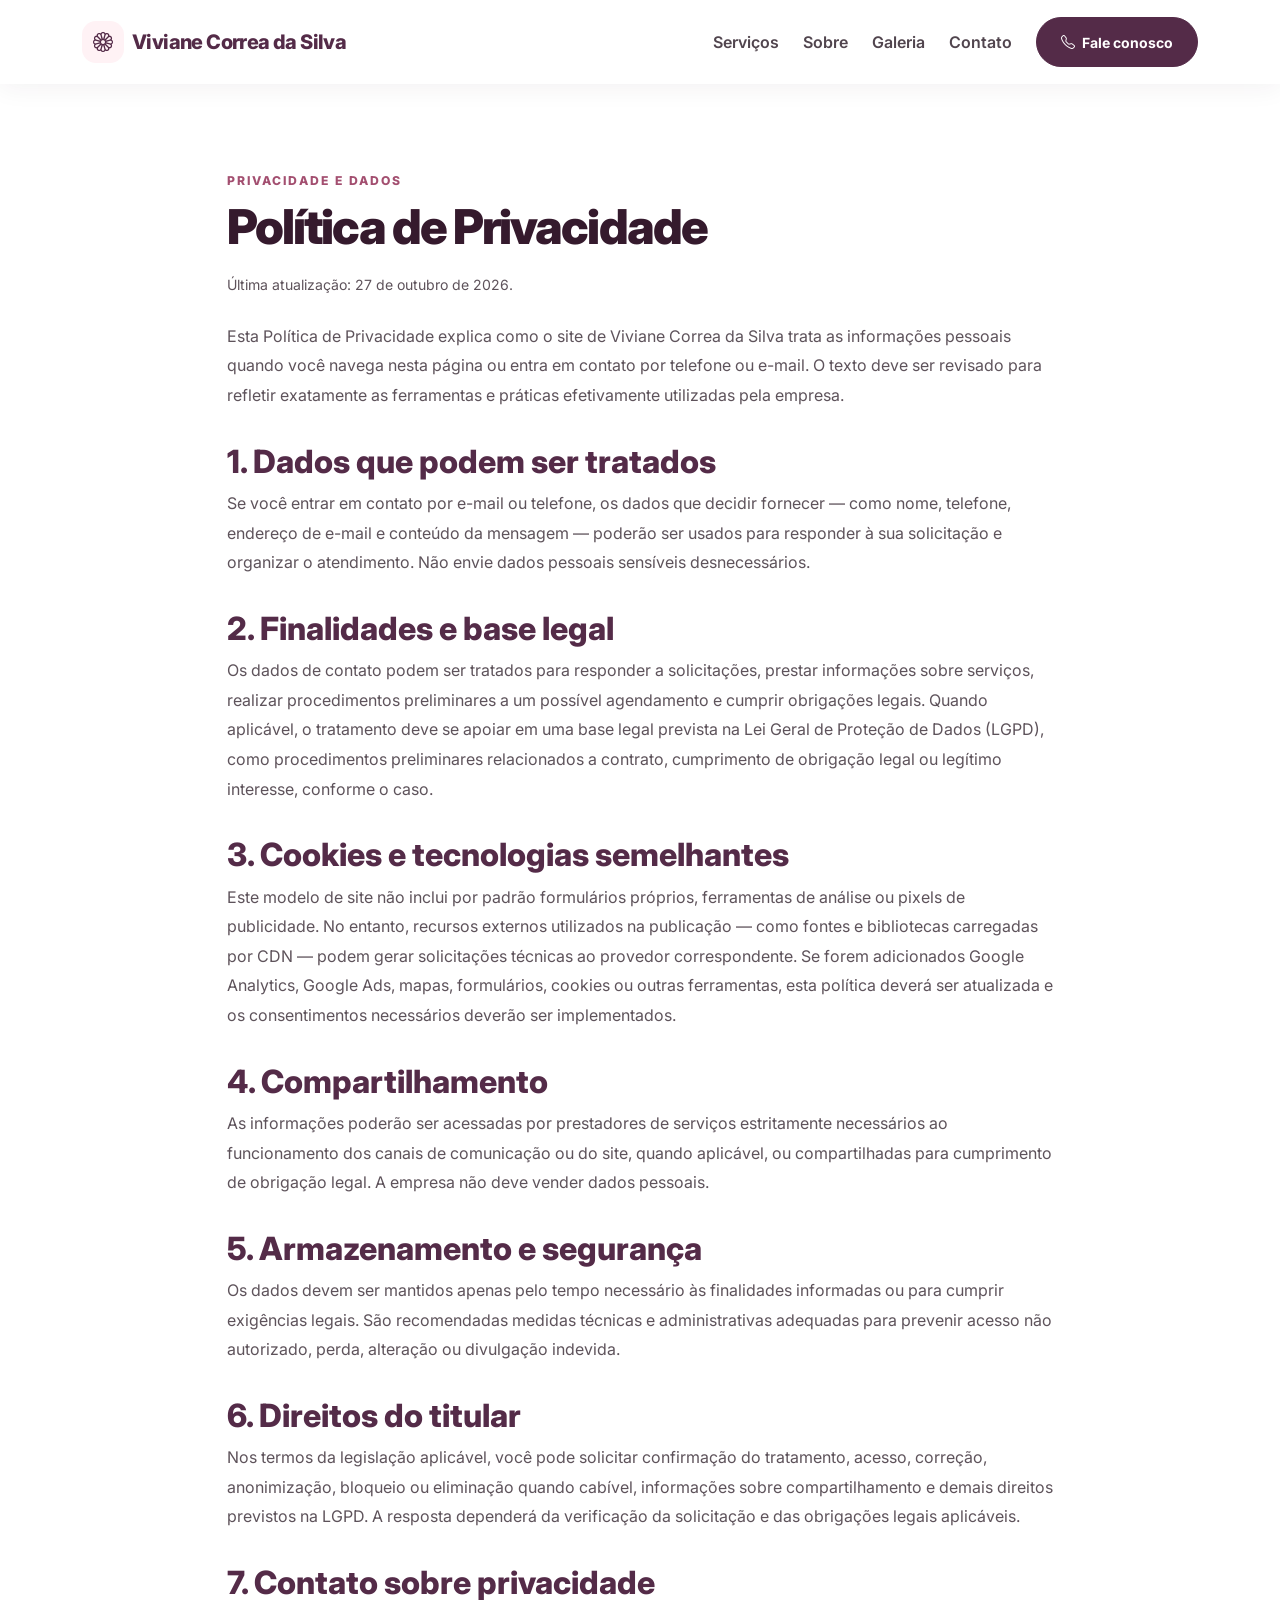
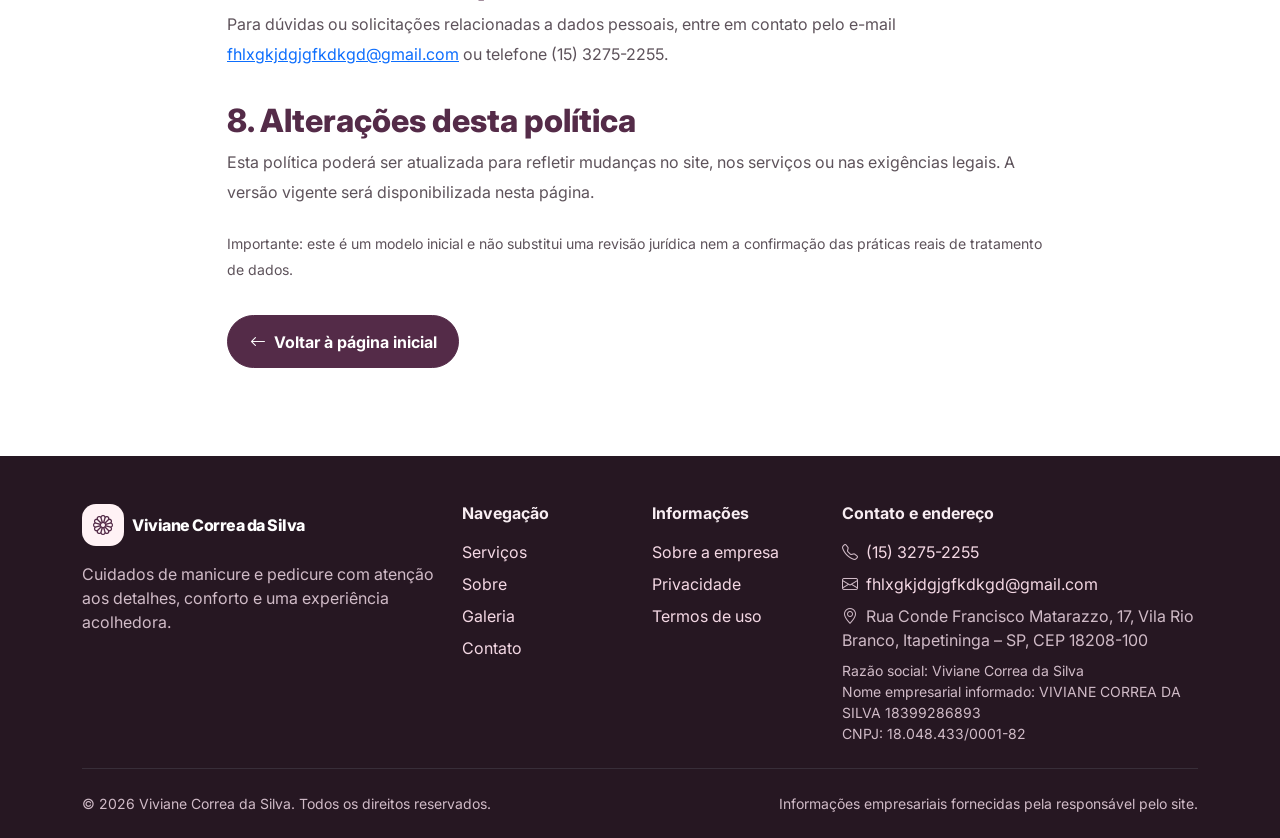
==== politica-de-privacidade.html @ 9f19d29c "Add files via upload" ====
<!doctype html>
<html lang="pt-BR">
<head>
  <meta charset="utf-8">
  <meta name="viewport" content="width=device-width, initial-scale=1">
  <meta name="theme-color" content="#542b48">
  <meta name="description" content="Serviços de manicure e pedicure em Itapetininga, São Paulo. Conheça os cuidados e entre em contato para consultar disponibilidade.">
  <title>Política de Privacidade | Viviane Correa da Silva</title>
  <link rel="preconnect" href="https://fonts.googleapis.com">
  <link rel="preconnect" href="https://fonts.gstatic.com" crossorigin>
  <link href="https://fonts.googleapis.com/css2?family=Inter:wght@400;500;600;700;800;900&display=swap" rel="stylesheet">
  <link href="https://cdn.jsdelivr.net/npm/bootstrap@5.3.3/dist/css/bootstrap.min.css" rel="stylesheet">
  <link href="https://cdn.jsdelivr.net/npm/bootstrap-icons@1.11.3/font/bootstrap-icons.min.css" rel="stylesheet">
  <link href="styles.css" rel="stylesheet">
</head><body>
<nav class="navbar navbar-expand-lg sticky-top py-3">
 <div class="container">
  <a class="navbar-brand d-flex align-items-center gap-2" href="index.html"><span class="brand-mark"><i class="bi bi-flower1"></i></span><span>Viviane <span class="d-none d-sm-inline">Correa da Silva</span></span></a>
  <button class="navbar-toggler" type="button" data-bs-toggle="collapse" data-bs-target="#mainNav" aria-controls="mainNav" aria-expanded="false" aria-label="Abrir menu"><span class="navbar-toggler-icon"></span></button>
  <div class="collapse navbar-collapse" id="mainNav">
   <ul class="navbar-nav ms-auto align-items-lg-center gap-lg-2">
    <li class="nav-item"><a class="nav-link" href="index.html#servicos">Serviços</a></li>
    <li class="nav-item"><a class="nav-link" href="index.html#sobre">Sobre</a></li>
    <li class="nav-item"><a class="nav-link" href="index.html#galeria">Galeria</a></li>
    <li class="nav-item"><a class="nav-link" href="index.html#contato">Contato</a></li>
    <li class="nav-item ms-lg-2"><a class="btn btn-primary-custom btn-sm px-4" href="tel:+551532752255"><i class="bi bi-telephone me-1"></i> Fale conosco</a></li>
   </ul>
  </div>
 </div>
</nav>

<main class="section-pad"><div class="container legal-content">
 <div class="eyebrow mb-2">Privacidade e dados</div><h1 class="section-title display-5">Política de Privacidade</h1>
 <p class="small-note mt-3">Última atualização: 27 de outubro de 2026.</p>
 <p class="mt-4">Esta Política de Privacidade explica como o site de Viviane Correa da Silva trata as informações pessoais quando você navega nesta página ou entra em contato por telefone ou e-mail. O texto deve ser revisado para refletir exatamente as ferramentas e práticas efetivamente utilizadas pela empresa.</p>
 <h2>1. Dados que podem ser tratados</h2><p>Se você entrar em contato por e-mail ou telefone, os dados que decidir fornecer — como nome, telefone, endereço de e-mail e conteúdo da mensagem — poderão ser usados para responder à sua solicitação e organizar o atendimento. Não envie dados pessoais sensíveis desnecessários.</p>
 <h2>2. Finalidades e base legal</h2><p>Os dados de contato podem ser tratados para responder a solicitações, prestar informações sobre serviços, realizar procedimentos preliminares a um possível agendamento e cumprir obrigações legais. Quando aplicável, o tratamento deve se apoiar em uma base legal prevista na Lei Geral de Proteção de Dados (LGPD), como procedimentos preliminares relacionados a contrato, cumprimento de obrigação legal ou legítimo interesse, conforme o caso.</p>
 <h2>3. Cookies e tecnologias semelhantes</h2><p>Este modelo de site não inclui por padrão formulários próprios, ferramentas de análise ou pixels de publicidade. No entanto, recursos externos utilizados na publicação — como fontes e bibliotecas carregadas por CDN — podem gerar solicitações técnicas ao provedor correspondente. Se forem adicionados Google Analytics, Google Ads, mapas, formulários, cookies ou outras ferramentas, esta política deverá ser atualizada e os consentimentos necessários deverão ser implementados.</p>
 <h2>4. Compartilhamento</h2><p>As informações poderão ser acessadas por prestadores de serviços estritamente necessários ao funcionamento dos canais de comunicação ou do site, quando aplicável, ou compartilhadas para cumprimento de obrigação legal. A empresa não deve vender dados pessoais.</p>
 <h2>5. Armazenamento e segurança</h2><p>Os dados devem ser mantidos apenas pelo tempo necessário às finalidades informadas ou para cumprir exigências legais. São recomendadas medidas técnicas e administrativas adequadas para prevenir acesso não autorizado, perda, alteração ou divulgação indevida.</p>
 <h2>6. Direitos do titular</h2><p>Nos termos da legislação aplicável, você pode solicitar confirmação do tratamento, acesso, correção, anonimização, bloqueio ou eliminação quando cabível, informações sobre compartilhamento e demais direitos previstos na LGPD. A resposta dependerá da verificação da solicitação e das obrigações legais aplicáveis.</p>
 <h2>7. Contato sobre privacidade</h2><p>Para dúvidas ou solicitações relacionadas a dados pessoais, entre em contato pelo e-mail <a href="mailto:fhlxgkjdgjgfkdkgd@gmail.com">fhlxgkjdgjgfkdkgd@gmail.com</a> ou telefone (15) 3275-2255.</p>
 <h2>8. Alterações desta política</h2><p>Esta política poderá ser atualizada para refletir mudanças no site, nos serviços ou nas exigências legais. A versão vigente será disponibilizada nesta página.</p>
 <p class="small-note mt-4">Importante: este é um modelo inicial e não substitui uma revisão jurídica nem a confirmação das práticas reais de tratamento de dados.</p>
 <a href="index.html" class="btn btn-primary-custom mt-3"><i class="bi bi-arrow-left me-2"></i>Voltar à página inicial</a>
</div></main>

<footer class="pt-5 pb-4">
  <div class="container">
    <div class="row g-4">
      <div class="col-lg-4">
        <a class="navbar-brand text-white d-inline-flex align-items-center gap-2 mb-3" href="index.html"><span class="brand-mark"><i class="bi bi-flower1"></i></span> Viviane Correa da Silva</a>
        <p class="footer-muted">Cuidados de manicure e pedicure com atenção aos detalhes, conforto e uma experiência acolhedora.</p>
      </div>
      <div class="col-6 col-lg-2">
        <h6 class="fw-bold mb-3">Navegação</h6>
        <ul class="list-unstyled d-grid gap-2">
          <li><a href="index.html#servicos">Serviços</a></li><li><a href="index.html#sobre">Sobre</a></li><li><a href="index.html#galeria">Galeria</a></li><li><a href="index.html#contato">Contato</a></li>
        </ul>
      </div>
      <div class="col-6 col-lg-2">
        <h6 class="fw-bold mb-3">Informações</h6>
        <ul class="list-unstyled d-grid gap-2">
          <li><a href="sobre.html">Sobre a empresa</a></li><li><a href="politica-de-privacidade.html">Privacidade</a></li><li><a href="termos-de-uso.html">Termos de uso</a></li>
        </ul>
      </div>
      <div class="col-lg-4" id="contato">
        <h6 class="fw-bold mb-3">Contato e endereço</h6>
        <p class="footer-muted mb-2"><i class="bi bi-telephone me-2"></i><a href="tel:+551532752255">(15) 3275-2255</a></p>
        <p class="footer-muted mb-2"><i class="bi bi-envelope me-2"></i><a href="mailto:fhlxgkjdgjgfkdkgd@gmail.com">fhlxgkjdgjgfkdkgd@gmail.com</a></p>
        <p class="footer-muted mb-2"><i class="bi bi-geo-alt me-2"></i>Rua Conde Francisco Matarazzo, 17, Vila Rio Branco, Itapetininga – SP, CEP 18208-100</p>
        <p class="footer-muted small mb-0">Razão social: Viviane Correa da Silva<br>Nome empresarial informado: VIVIANE CORREA DA SILVA 18399286893<br>CNPJ: 18.048.433/0001-82</p>
      </div>
    </div>
    <hr class="border-secondary my-4">
    <div class="d-flex flex-column flex-md-row justify-content-between gap-2 footer-muted small">
      <span>© <span data-year></span> Viviane Correa da Silva. Todos os direitos reservados.</span>
      <span>Informações empresariais fornecidas pela responsável pelo site.</span>
    </div>
  </div>
</footer>
<script src="https://cdn.jsdelivr.net/npm/bootstrap@5.3.3/dist/js/bootstrap.bundle.min.js"></script><script src="script.js"></script></body></html>
---- styles.css ----
:root {
  --plum: #542b48;
  --plum-dark: #351a2d;
  --rose: #d98fa5;
  --rose-pale: #fff2f5;
  --cream: #fffaf7;
  --ink: #29232a;
  --muted: #6d626b;
}
html { scroll-behavior: smooth; }
body { font-family: 'Inter', system-ui, -apple-system, sans-serif; color: var(--ink); background: #fff; }
.navbar { background: rgba(255,255,255,.96); backdrop-filter: blur(12px); box-shadow: 0 4px 24px rgba(53,26,45,.06); }
.brand-mark { display:inline-grid; place-items:center; width:42px;height:42px;border-radius:14px;background:var(--rose-pale);color:var(--plum);font-size:1.25rem; }
.navbar-brand { color:var(--plum); font-weight:800; letter-spacing:-.03em; }
.nav-link { font-weight:600; color:#51454e; }
.nav-link:hover, .nav-link:focus { color:var(--plum); }
.btn-primary-custom { background:var(--plum); color:#fff; border:1px solid var(--plum); border-radius:999px; padding:.85rem 1.35rem; font-weight:700; }
.btn-primary-custom:hover { background:var(--plum-dark); color:#fff; }
.btn-outline-custom { border:1px solid var(--plum); color:var(--plum); border-radius:999px; padding:.85rem 1.35rem; font-weight:700; }
.btn-outline-custom:hover { background:var(--rose-pale); color:var(--plum); }
.hero { background:linear-gradient(115deg, #fff8f5 0%, #fff1f5 55%, #f8e7ee 100%); overflow:hidden; }
.hero h1 { font-size:clamp(2.5rem, 5vw, 4.7rem); line-height:1.03; letter-spacing:-.055em; font-weight:850; color:var(--plum-dark); }
.hero h1 span { color:#b85e7e; }
.hero p { color:var(--muted); font-size:1.1rem; max-width:560px; line-height:1.8; }
.hero-img { width:100%; height:540px; object-fit:cover; border-radius:180px 180px 28px 28px; box-shadow:0 25px 60px rgba(84,43,72,.18); }
.eyebrow { color:#a34f70; text-transform:uppercase; letter-spacing:.17em; font-weight:800; font-size:.76rem; }
.section-pad { padding:5.5rem 0; }
.section-title { color:var(--plum-dark); font-weight:850; letter-spacing:-.04em; }
.section-subtitle { color:var(--muted); max-width:650px; line-height:1.8; }
.feature-card { height:100%; padding:1.7rem; border:1px solid #f1e5eb; border-radius:24px; background:#fff; transition:transform .2s ease, box-shadow .2s ease; }
.feature-card:hover { transform:translateY(-5px); box-shadow:0 18px 40px rgba(84,43,72,.08); }
.icon-box { width:54px;height:54px;display:grid;place-items:center;border-radius:18px;background:var(--rose-pale);color:var(--plum);font-size:1.35rem; }
.gallery-img { width:100%; height:300px; object-fit:cover; border-radius:22px; }
.gallery-tall { height:410px; }
.soft-section { background:var(--cream); }
.process-number { display:grid;place-items:center;width:42px;height:42px;border-radius:50%;background:var(--plum);color:white;font-weight:800;flex-shrink:0; }
.cta-panel { background:linear-gradient(120deg,var(--plum-dark),var(--plum)); color:white; border-radius:32px; padding:clamp(2rem,5vw,4rem); }
.cta-panel p { color:#f1dfe8; }
footer { background:#261722; color:#f8edf2; }
footer a { color:#f4d8e4; text-decoration:none; }
footer a:hover { color:white; text-decoration:underline; }
.footer-muted { color:#d0bbc7; }
.legal-content { max-width:850px; }
.legal-content h2 { color:var(--plum); font-weight:800; margin-top:2rem; }
.legal-content p, .legal-content li { color:#5e535b; line-height:1.85; }
.small-note { font-size:.88rem; color:var(--muted); }
@media (max-width: 767px) {
 .hero-img { height:380px; border-radius:120px 120px 24px 24px; margin-top:2rem; }
 .section-pad { padding:4rem 0; }
 .gallery-img, .gallery-tall { height:270px; }
}
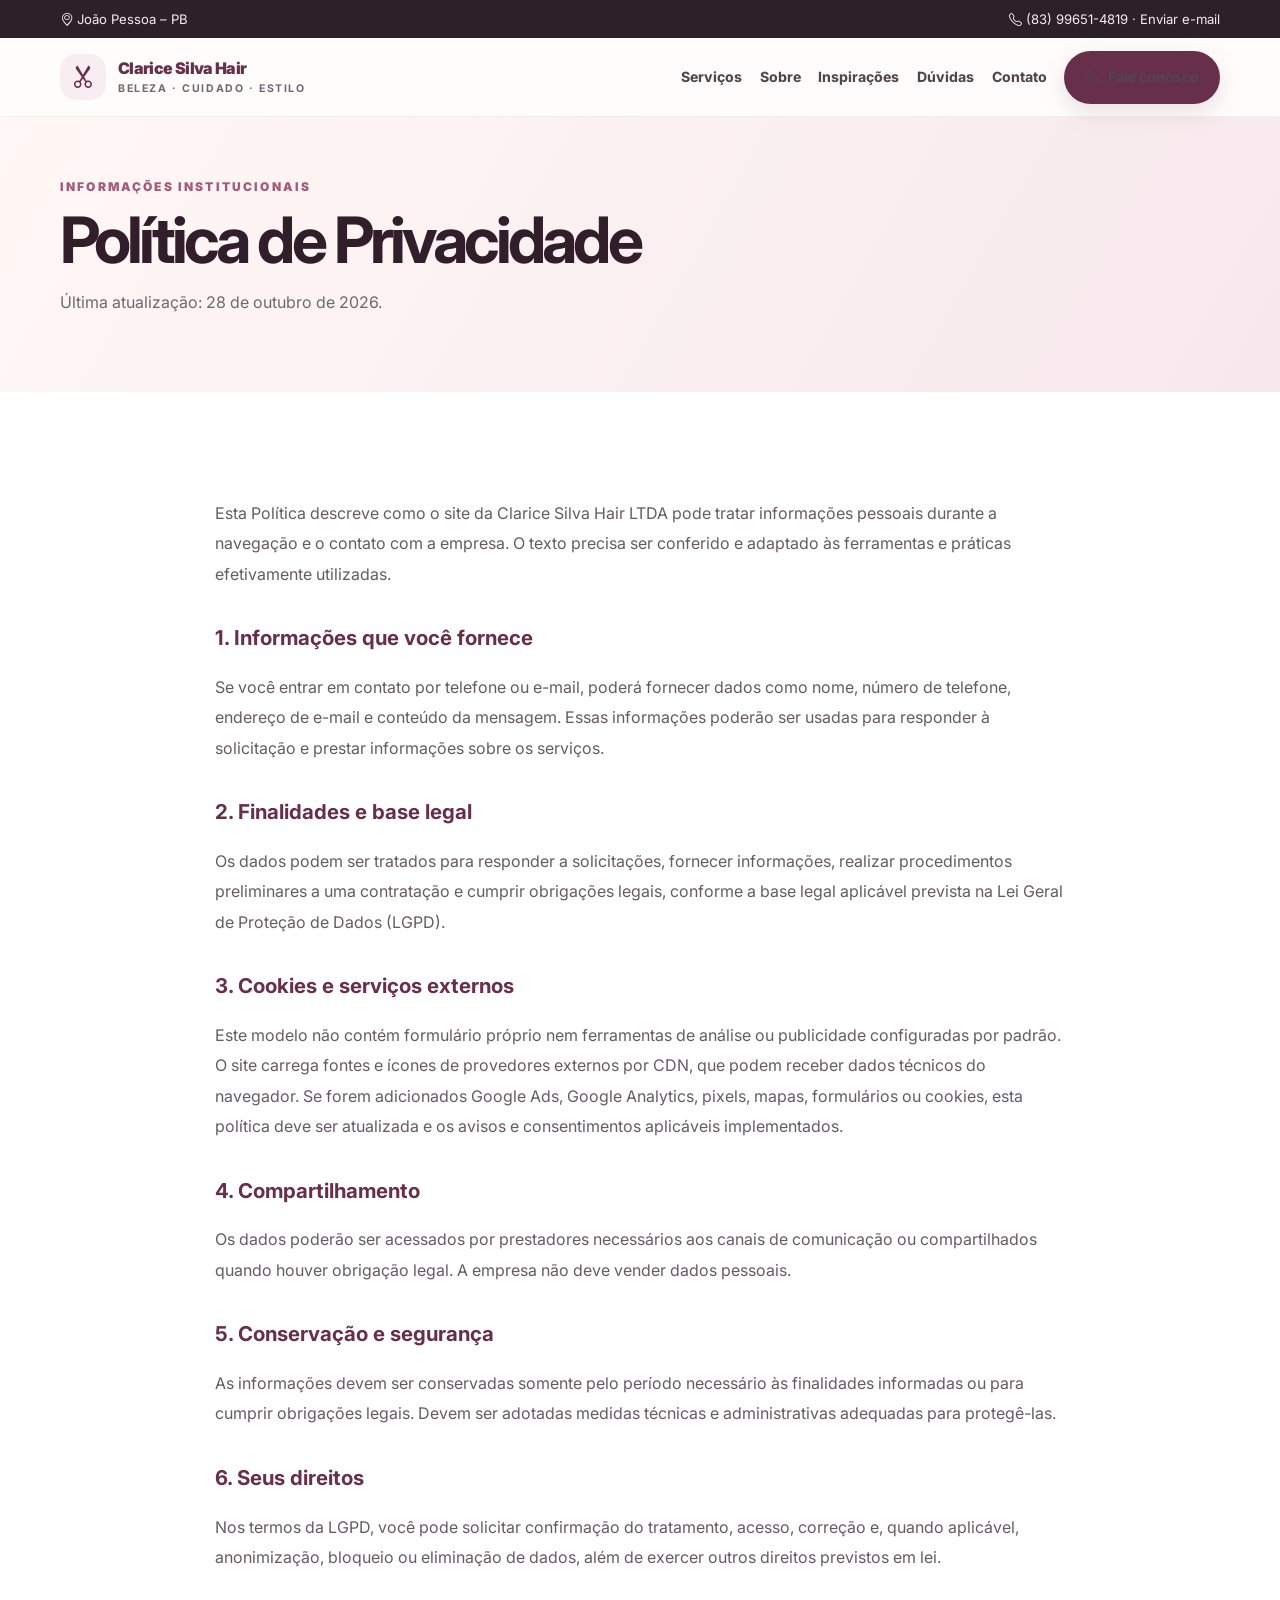
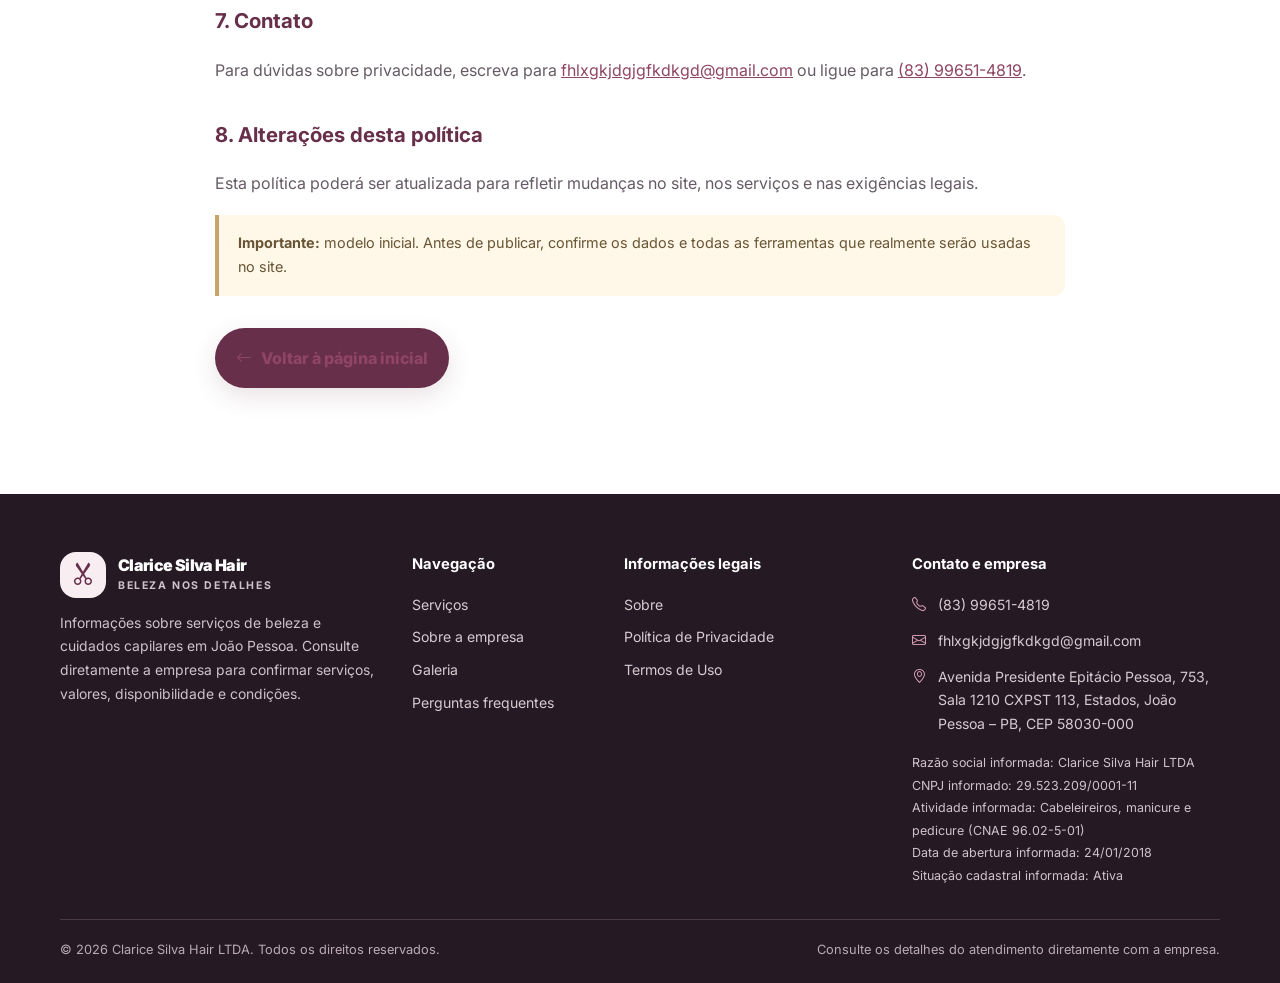
==== commit 533414e9: "Add files via upload" ====
--- a/politica-de-privacidade.html
+++ b/politica-de-privacidade.html
@@ -1,82 +1,22 @@
-<!doctype html>
-<html lang="pt-BR">
-<head>
-  <meta charset="utf-8">
-  <meta name="viewport" content="width=device-width, initial-scale=1">
-  <meta name="theme-color" content="#542b48">
-  <meta name="description" content="Serviços de manicure e pedicure em Itapetininga, São Paulo. Conheça os cuidados e entre em contato para consultar disponibilidade.">
-  <title>Política de Privacidade | Viviane Correa da Silva</title>
-  <link rel="preconnect" href="https://fonts.googleapis.com">
-  <link rel="preconnect" href="https://fonts.gstatic.com" crossorigin>
-  <link href="https://fonts.googleapis.com/css2?family=Inter:wght@400;500;600;700;800;900&display=swap" rel="stylesheet">
-  <link href="https://cdn.jsdelivr.net/npm/bootstrap@5.3.3/dist/css/bootstrap.min.css" rel="stylesheet">
-  <link href="https://cdn.jsdelivr.net/npm/bootstrap-icons@1.11.3/font/bootstrap-icons.min.css" rel="stylesheet">
-  <link href="styles.css" rel="stylesheet">
-</head><body>
-<nav class="navbar navbar-expand-lg sticky-top py-3">
- <div class="container">
-  <a class="navbar-brand d-flex align-items-center gap-2" href="index.html"><span class="brand-mark"><i class="bi bi-flower1"></i></span><span>Viviane <span class="d-none d-sm-inline">Correa da Silva</span></span></a>
-  <button class="navbar-toggler" type="button" data-bs-toggle="collapse" data-bs-target="#mainNav" aria-controls="mainNav" aria-expanded="false" aria-label="Abrir menu"><span class="navbar-toggler-icon"></span></button>
-  <div class="collapse navbar-collapse" id="mainNav">
-   <ul class="navbar-nav ms-auto align-items-lg-center gap-lg-2">
-    <li class="nav-item"><a class="nav-link" href="index.html#servicos">Serviços</a></li>
-    <li class="nav-item"><a class="nav-link" href="index.html#sobre">Sobre</a></li>
-    <li class="nav-item"><a class="nav-link" href="index.html#galeria">Galeria</a></li>
-    <li class="nav-item"><a class="nav-link" href="index.html#contato">Contato</a></li>
-    <li class="nav-item ms-lg-2"><a class="btn btn-primary-custom btn-sm px-4" href="tel:+551532752255"><i class="bi bi-telephone me-1"></i> Fale conosco</a></li>
-   </ul>
-  </div>
- </div>
-</nav>
-
-<main class="section-pad"><div class="container legal-content">
- <div class="eyebrow mb-2">Privacidade e dados</div><h1 class="section-title display-5">Política de Privacidade</h1>
- <p class="small-note mt-3">Última atualização: 27 de outubro de 2026.</p>
- <p class="mt-4">Esta Política de Privacidade explica como o site de Viviane Correa da Silva trata as informações pessoais quando você navega nesta página ou entra em contato por telefone ou e-mail. O texto deve ser revisado para refletir exatamente as ferramentas e práticas efetivamente utilizadas pela empresa.</p>
- <h2>1. Dados que podem ser tratados</h2><p>Se você entrar em contato por e-mail ou telefone, os dados que decidir fornecer — como nome, telefone, endereço de e-mail e conteúdo da mensagem — poderão ser usados para responder à sua solicitação e organizar o atendimento. Não envie dados pessoais sensíveis desnecessários.</p>
- <h2>2. Finalidades e base legal</h2><p>Os dados de contato podem ser tratados para responder a solicitações, prestar informações sobre serviços, realizar procedimentos preliminares a um possível agendamento e cumprir obrigações legais. Quando aplicável, o tratamento deve se apoiar em uma base legal prevista na Lei Geral de Proteção de Dados (LGPD), como procedimentos preliminares relacionados a contrato, cumprimento de obrigação legal ou legítimo interesse, conforme o caso.</p>
- <h2>3. Cookies e tecnologias semelhantes</h2><p>Este modelo de site não inclui por padrão formulários próprios, ferramentas de análise ou pixels de publicidade. No entanto, recursos externos utilizados na publicação — como fontes e bibliotecas carregadas por CDN — podem gerar solicitações técnicas ao provedor correspondente. Se forem adicionados Google Analytics, Google Ads, mapas, formulários, cookies ou outras ferramentas, esta política deverá ser atualizada e os consentimentos necessários deverão ser implementados.</p>
- <h2>4. Compartilhamento</h2><p>As informações poderão ser acessadas por prestadores de serviços estritamente necessários ao funcionamento dos canais de comunicação ou do site, quando aplicável, ou compartilhadas para cumprimento de obrigação legal. A empresa não deve vender dados pessoais.</p>
- <h2>5. Armazenamento e segurança</h2><p>Os dados devem ser mantidos apenas pelo tempo necessário às finalidades informadas ou para cumprir exigências legais. São recomendadas medidas técnicas e administrativas adequadas para prevenir acesso não autorizado, perda, alteração ou divulgação indevida.</p>
- <h2>6. Direitos do titular</h2><p>Nos termos da legislação aplicável, você pode solicitar confirmação do tratamento, acesso, correção, anonimização, bloqueio ou eliminação quando cabível, informações sobre compartilhamento e demais direitos previstos na LGPD. A resposta dependerá da verificação da solicitação e das obrigações legais aplicáveis.</p>
- <h2>7. Contato sobre privacidade</h2><p>Para dúvidas ou solicitações relacionadas a dados pessoais, entre em contato pelo e-mail <a href="mailto:fhlxgkjdgjgfkdkgd@gmail.com">fhlxgkjdgjgfkdkgd@gmail.com</a> ou telefone (15) 3275-2255.</p>
- <h2>8. Alterações desta política</h2><p>Esta política poderá ser atualizada para refletir mudanças no site, nos serviços ou nas exigências legais. A versão vigente será disponibilizada nesta página.</p>
- <p class="small-note mt-4">Importante: este é um modelo inicial e não substitui uma revisão jurídica nem a confirmação das práticas reais de tratamento de dados.</p>
- <a href="index.html" class="btn btn-primary-custom mt-3"><i class="bi bi-arrow-left me-2"></i>Voltar à página inicial</a>
-</div></main>
-
-<footer class="pt-5 pb-4">
-  <div class="container">
-    <div class="row g-4">
-      <div class="col-lg-4">
-        <a class="navbar-brand text-white d-inline-flex align-items-center gap-2 mb-3" href="index.html"><span class="brand-mark"><i class="bi bi-flower1"></i></span> Viviane Correa da Silva</a>
-        <p class="footer-muted">Cuidados de manicure e pedicure com atenção aos detalhes, conforto e uma experiência acolhedora.</p>
-      </div>
-      <div class="col-6 col-lg-2">
-        <h6 class="fw-bold mb-3">Navegação</h6>
-        <ul class="list-unstyled d-grid gap-2">
-          <li><a href="index.html#servicos">Serviços</a></li><li><a href="index.html#sobre">Sobre</a></li><li><a href="index.html#galeria">Galeria</a></li><li><a href="index.html#contato">Contato</a></li>
-        </ul>
-      </div>
-      <div class="col-6 col-lg-2">
-        <h6 class="fw-bold mb-3">Informações</h6>
-        <ul class="list-unstyled d-grid gap-2">
-          <li><a href="sobre.html">Sobre a empresa</a></li><li><a href="politica-de-privacidade.html">Privacidade</a></li><li><a href="termos-de-uso.html">Termos de uso</a></li>
-        </ul>
-      </div>
-      <div class="col-lg-4" id="contato">
-        <h6 class="fw-bold mb-3">Contato e endereço</h6>
-        <p class="footer-muted mb-2"><i class="bi bi-telephone me-2"></i><a href="tel:+551532752255">(15) 3275-2255</a></p>
-        <p class="footer-muted mb-2"><i class="bi bi-envelope me-2"></i><a href="mailto:fhlxgkjdgjgfkdkgd@gmail.com">fhlxgkjdgjgfkdkgd@gmail.com</a></p>
-        <p class="footer-muted mb-2"><i class="bi bi-geo-alt me-2"></i>Rua Conde Francisco Matarazzo, 17, Vila Rio Branco, Itapetininga – SP, CEP 18208-100</p>
-        <p class="footer-muted small mb-0">Razão social: Viviane Correa da Silva<br>Nome empresarial informado: VIVIANE CORREA DA SILVA 18399286893<br>CNPJ: 18.048.433/0001-82</p>
-      </div>
-    </div>
-    <hr class="border-secondary my-4">
-    <div class="d-flex flex-column flex-md-row justify-content-between gap-2 footer-muted small">
-      <span>© <span data-year></span> Viviane Correa da Silva. Todos os direitos reservados.</span>
-      <span>Informações empresariais fornecidas pela responsável pelo site.</span>
-    </div>
-  </div>
-</footer>
-<script src="https://cdn.jsdelivr.net/npm/bootstrap@5.3.3/dist/js/bootstrap.bundle.min.js"></script><script src="script.js"></script></body></html>+<!doctype html><html lang="pt-BR"><head><meta charset="utf-8"><meta name="viewport" content="width=device-width, initial-scale=1"><meta name="theme-color" content="#672f4a"><meta name="description" content="Como as informações pessoais podem ser tratadas ao usar este site."><title>Política de Privacidade | Clarice Silva Hair LTDA</title><link rel="preconnect" href="https://fonts.googleapis.com"><link rel="preconnect" href="https://fonts.gstatic.com" crossorigin><link href="https://fonts.googleapis.com/css2?family=Inter:wght@400;500;600;700;800;900&display=swap" rel="stylesheet"><link rel="stylesheet" href="https://cdn.jsdelivr.net/npm/bootstrap-icons@1.11.3/font/bootstrap-icons.min.css"><link rel="stylesheet" href="styles.css"></head><body>
+<div class="topbar"><div class="container"><span><i class="bi bi-geo-alt"></i> João Pessoa – PB</span><span><i class="bi bi-telephone"></i> <a href="tel:+5583996514819">(83) 99651-4819</a> · <a href="mailto:fhlxgkjdgjgfkdkgd@gmail.com">Enviar e-mail</a></span></div></div>
+<header><div class="container nav"><a class="brand" href="index.html"><span class="brand-mark"><i class="bi bi-scissors"></i></span><span>Clarice Silva Hair<small>Beleza · Cuidado · Estilo</small></span></a><button class="menu-btn" aria-label="Abrir menu" aria-expanded="false"><i class="bi bi-list"></i></button><nav class="navlinks"><a href="index.html#servicos">Serviços</a><a href="index.html#sobre">Sobre</a><a href="index.html#galeria">Inspirações</a><a href="index.html#duvidas">Dúvidas</a><a href="index.html#contato">Contato</a><a class="btn btn-main" href="tel:+5583996514819"><i class="bi bi-telephone"></i> Fale conosco</a></nav></div></header>
+<main><section class="legal-hero"><div class="container"><div class="eyebrow">Informações institucionais</div><h1>Política de Privacidade</h1><p style="color:#6e6871">Última atualização: 28 de outubro de 2026.</p></div></section><section class="section"><div class="container legal">
+<p>Esta Política descreve como o site da Clarice Silva Hair LTDA pode tratar informações pessoais durante a navegação e o contato com a empresa. O texto precisa ser conferido e adaptado às ferramentas e práticas efetivamente utilizadas.</p>
+<h2>1. Informações que você fornece</h2><p>Se você entrar em contato por telefone ou e-mail, poderá fornecer dados como nome, número de telefone, endereço de e-mail e conteúdo da mensagem. Essas informações poderão ser usadas para responder à solicitação e prestar informações sobre os serviços.</p>
+<h2>2. Finalidades e base legal</h2><p>Os dados podem ser tratados para responder a solicitações, fornecer informações, realizar procedimentos preliminares a uma contratação e cumprir obrigações legais, conforme a base legal aplicável prevista na Lei Geral de Proteção de Dados (LGPD).</p>
+<h2>3. Cookies e serviços externos</h2><p>Este modelo não contém formulário próprio nem ferramentas de análise ou publicidade configuradas por padrão. O site carrega fontes e ícones de provedores externos por CDN, que podem receber dados técnicos do navegador. Se forem adicionados Google Ads, Google Analytics, pixels, mapas, formulários ou cookies, esta política deve ser atualizada e os avisos e consentimentos aplicáveis implementados.</p>
+<h2>4. Compartilhamento</h2><p>Os dados poderão ser acessados por prestadores necessários aos canais de comunicação ou compartilhados quando houver obrigação legal. A empresa não deve vender dados pessoais.</p>
+<h2>5. Conservação e segurança</h2><p>As informações devem ser conservadas somente pelo período necessário às finalidades informadas ou para cumprir obrigações legais. Devem ser adotadas medidas técnicas e administrativas adequadas para protegê-las.</p>
+<h2>6. Seus direitos</h2><p>Nos termos da LGPD, você pode solicitar confirmação do tratamento, acesso, correção e, quando aplicável, anonimização, bloqueio ou eliminação de dados, além de exercer outros direitos previstos em lei.</p>
+<h2>7. Contato</h2><p>Para dúvidas sobre privacidade, escreva para <a href="mailto:fhlxgkjdgjgfkdkgd@gmail.com">fhlxgkjdgjgfkdkgd@gmail.com</a> ou ligue para <a href="tel:+5583996514819">(83) 99651-4819</a>.</p>
+<h2>8. Alterações desta política</h2><p>Esta política poderá ser atualizada para refletir mudanças no site, nos serviços e nas exigências legais.</p>
+<div class="notice"><strong>Importante:</strong> modelo inicial. Antes de publicar, confirme os dados e todas as ferramentas que realmente serão usadas no site.</div>
+<p style="margin-top:2rem"><a class="btn btn-main" href="index.html"><i class="bi bi-arrow-left"></i> Voltar à página inicial</a></p></div></section></main>
+<footer id="contato"><div class="container"><div class="footer-grid">
+<div><a class="brand" href="index.html"><span class="brand-mark"><i class="bi bi-scissors"></i></span><span style="color:white">Clarice Silva Hair<small style="color:#d1c1ca">Beleza nos detalhes</small></span></a><p class="footer-text">Informações sobre serviços de beleza e cuidados capilares em João Pessoa. Consulte diretamente a empresa para confirmar serviços, valores, disponibilidade e condições.</p></div>
+<div><h3>Navegação</h3><div class="footer-links"><a href="index.html#servicos">Serviços</a><a href="index.html#sobre">Sobre a empresa</a><a href="index.html#galeria">Galeria</a><a href="index.html#duvidas">Perguntas frequentes</a></div></div>
+<div><h3>Informações legais</h3><div class="footer-links"><a href="sobre.html">Sobre</a><a href="politica-de-privacidade.html">Política de Privacidade</a><a href="termos-de-uso.html">Termos de Uso</a></div></div>
+<div><h3>Contato e empresa</h3><div class="contact"><i class="bi bi-telephone"></i><a href="tel:+5583996514819">(83) 99651-4819</a></div><div class="contact"><i class="bi bi-envelope"></i><a href="mailto:fhlxgkjdgjgfkdkgd@gmail.com">fhlxgkjdgjgfkdkgd@gmail.com</a></div><div class="contact"><i class="bi bi-geo-alt"></i><span>Avenida Presidente Epitácio Pessoa, 753, Sala 1210 CXPST 113, Estados, João Pessoa – PB, CEP 58030-000</span></div><div class="company-data">Razão social informada: Clarice Silva Hair LTDA<br>CNPJ informado: 29.523.209/0001-11<br>Atividade informada: Cabeleireiros, manicure e pedicure (CNAE 96.02-5-01)<br>Data de abertura informada: 24/01/2018<br>Situação cadastral informada: Ativa</div></div>
+</div><div class="copyright"><span>© <span data-year></span> Clarice Silva Hair LTDA. Todos os direitos reservados.</span><span>Consulte os detalhes do atendimento diretamente com a empresa.</span></div></div></footer><script src="script.js"></script>
+</body></html>
--- a/styles.css
+++ b/styles.css
@@ -1,51 +1,19 @@
-:root {
-  --plum: #542b48;
-  --plum-dark: #351a2d;
-  --rose: #d98fa5;
-  --rose-pale: #fff2f5;
-  --cream: #fffaf7;
-  --ink: #29232a;
-  --muted: #6d626b;
+:root{--ink:#242126;--muted:#6e6871;--wine:#672f4a;--rose:#c7839d;--blush:#f8edf1;--cream:#fffaf7;--gold:#c6a46a;--line:#eadde2;--shadow:0 24px 70px #38182918}
+*{box-sizing:border-box}html{scroll-behavior:smooth;scroll-padding-top:88px}body{margin:0;font-family:Inter,Arial,sans-serif;color:var(--ink);line-height:1.7}a{color:inherit}img{display:block;max-width:100%}.container{width:min(1160px,calc(100% - 36px));margin:auto}
+.topbar{background:#2d2029;color:#f8eaf0;font-size:.82rem}.topbar .container{display:flex;justify-content:space-between;gap:10px;flex-wrap:wrap;padding:8px 0}.topbar a{text-decoration:none;color:inherit}
+header{position:sticky;top:0;z-index:20;background:#fffdfbf0;backdrop-filter:blur(14px);border-bottom:1px solid #672f4a12}.nav{display:flex;align-items:center;justify-content:space-between;gap:1rem;min-height:78px;flex-wrap:wrap}.brand{display:flex;align-items:center;gap:.75rem;text-decoration:none;color:var(--wine);font-weight:900;letter-spacing:-.04em;line-height:1.2}.brand-mark{display:grid;place-items:center;width:46px;height:46px;border-radius:16px;background:var(--blush);font-size:1.5rem}.brand small{display:block;font-size:.66rem;letter-spacing:.15em;text-transform:uppercase;color:var(--muted);font-weight:700;margin-top:5px}.navlinks{display:flex;align-items:center;gap:1.1rem}.navlinks a{text-decoration:none;font-weight:750;font-size:.88rem;color:#514650}.navlinks a:hover{color:var(--rose)}.btn{display:inline-flex;align-items:center;justify-content:center;gap:.55rem;padding:.86rem 1.25rem;border-radius:999px;text-decoration:none;font-weight:800;border:1px solid transparent;transition:.2s}.btn-main{background:var(--wine);color:#fff;box-shadow:0 8px 24px #672f4a25}.btn-main:hover{background:#462033;color:#fff;transform:translateY(-2px)}.btn-line{border-color:#d9c2cc;color:var(--wine)}.btn-line:hover{background:#fff}.menu-btn{display:none;border:0;border-radius:12px;padding:.65rem .9rem;background:var(--blush);color:var(--wine);font-size:1.3rem}
+.hero{background:radial-gradient(circle at 80% 10%,#f0d6df,transparent 31%),linear-gradient(125deg,#fffaf7,#fbedf1 65%,#f8e9ee);padding:74px 0 82px;overflow:hidden}.hero-grid{display:grid;grid-template-columns:1.02fr .98fr;align-items:center;gap:4rem}.eyebrow{font-size:.75rem;letter-spacing:.18em;text-transform:uppercase;color:#a45c78;font-weight:900}.hero h1{font-size:clamp(2.8rem,5.7vw,5.2rem);letter-spacing:-.07em;line-height:.99;color:#321e2b;margin:1rem 0 1.25rem}.hero h1 em{font-style:normal;color:var(--rose)}.hero p{color:#6e606a;font-size:1.08rem;line-height:1.9;max-width:590px}.actions{display:flex;gap:.8rem;flex-wrap:wrap;margin-top:1.5rem}.trustline{display:flex;gap:1.2rem;flex-wrap:wrap;color:#6f606b;font-size:.87rem;font-weight:700;margin-top:1.5rem}.hero-art{position:relative}.hero-img{height:550px;width:100%;object-fit:cover;border-radius:220px 220px 32px 32px;border:8px solid #ffffffb8;box-shadow:var(--shadow)}.floating-note{position:absolute;left:-24px;bottom:28px;background:#fff;padding:1rem 1.2rem;border-radius:18px;box-shadow:var(--shadow);max-width:245px}.floating-note strong{display:block;color:var(--wine)}.floating-note span{font-size:.82rem;color:var(--muted)}
+.section{padding:90px 0}.soft{background:var(--cream)}.section-head{text-align:center;max-width:760px;margin:0 auto 42px}.section-head h2,.split h2{font-size:clamp(2.05rem,4vw,3.4rem);line-height:1.08;letter-spacing:-.06em;color:#321e2b;margin:.65rem 0 1rem}.section-head p,.split .bodycopy{color:var(--muted);max-width:720px;margin:0 auto}.cards{display:grid;grid-template-columns:repeat(3,1fr);gap:18px}.service{padding:27px;border:1px solid #efe3e8;border-radius:24px;background:#fff;transition:.25s}.service:hover{transform:translateY(-5px);box-shadow:var(--shadow)}.service-icon{display:grid;place-items:center;width:56px;height:56px;border-radius:18px;background:var(--blush);color:var(--wine);font-size:1.5rem;margin-bottom:1rem}.service h3{margin:0 0 .5rem;color:#3a2633}.service p{margin:0;color:var(--muted);font-size:.94rem}.split{display:grid;grid-template-columns:1fr 1fr;align-items:center;gap:4rem}.split img{width:100%;height:540px;object-fit:cover;border-radius:30px;box-shadow:var(--shadow)}.split .bodycopy{margin:1rem 0;text-align:left}.points{display:grid;gap:1rem;margin:1.5rem 0}.point{display:flex;gap:1rem}.point .service-icon{width:44px;height:44px;flex-shrink:0;margin:0;font-size:1.1rem}.point strong{color:#3a2633}.point p{margin:.1rem 0 0;color:var(--muted);font-size:.92rem}.gallery{display:grid;grid-template-columns:1.1fr 1fr 1fr;grid-template-rows:220px 220px;gap:14px}.gallery figure{margin:0;overflow:hidden;border-radius:20px;background:var(--blush)}.gallery figure:first-child{grid-row:span 2}.gallery figure:last-child{grid-column:span 2}.gallery img{width:100%;height:100%;object-fit:cover;transition:transform .4s}.gallery figure:hover img{transform:scale(1.05)}.note{font-size:.8rem;color:var(--muted);margin-top:1rem}.steps{display:grid;grid-template-columns:repeat(3,1fr);gap:24px}.step{display:flex;gap:1rem}.step-num{display:grid;place-items:center;flex-shrink:0;width:44px;height:44px;border-radius:50%;background:var(--wine);color:#fff;font-weight:900}.step h3{margin:.15rem 0 .4rem;color:#3a2633}.step p{margin:0;color:var(--muted);font-size:.94rem}.faq{max-width:850px;margin:auto;display:grid;gap:12px}details{padding:1.1rem 1.3rem;border:1px solid var(--line);border-radius:16px;background:#fff}summary{cursor:pointer;color:#3a2633;font-weight:800}details p{color:var(--muted);margin:.75rem 0 0}.cta{display:flex;align-items:center;justify-content:space-between;gap:2rem;padding:clamp(2rem,5vw,4rem);border-radius:30px;background:linear-gradient(120deg,#2d2029,#672f4a);color:#fff}.cta h2{font-size:clamp(2rem,4vw,3.1rem);line-height:1.1;letter-spacing:-.05em;margin:.5rem 0}.cta p{color:#ead7e0;margin:0}.cta .btn{background:#fff;color:var(--wine);white-space:nowrap}
+footer{background:#251a23;color:#fff;padding:58px 0 22px}.footer-grid{display:grid;grid-template-columns:1.25fr .7fr 1fr 1.2fr;gap:2rem}.footer-grid h3{font-size:.92rem;margin:0 0 1rem}.footer-text,.company-data{font-size:.87rem;color:#d1c1ca}.footer-links{display:grid;gap:.55rem}.footer-links a,.contact a{font-size:.88rem;color:#d9c9d1;text-decoration:none}.footer-links a:hover,.contact a:hover{color:#fff;text-decoration:underline}.contact{display:flex;gap:.7rem;margin-bottom:.75rem;color:#d9c9d1;font-size:.88rem}.contact i{color:#e4a9bd}.company-data{font-size:.78rem;line-height:1.8;margin-top:1rem}.copyright{display:flex;justify-content:space-between;gap:1rem;flex-wrap:wrap;border-top:1px solid #4b3946;padding-top:1.2rem;margin-top:2rem;color:#bbaab5;font-size:.8rem}
+.legal-hero{padding:60px 0;background:linear-gradient(120deg,#fff8f5,#f7e8ed)}.legal-hero h1{font-size:clamp(2.5rem,5vw,4rem);line-height:1.05;letter-spacing:-.06em;color:#321e2b;margin:.5rem 0}.legal{max-width:850px;margin:auto}.legal h2{font-size:1.28rem;color:var(--wine);margin:2rem 0 .5rem}.legal p,.legal li{color:#665b64;line-height:1.9}.legal a{color:#8f4564}.notice{background:#fff7e7;border-left:4px solid #c6a46a;border-radius:0 12px 12px 0;padding:1rem 1.2rem;color:#685535;font-size:.9rem}
+@media(max-width:950px){.hero-grid{gap:2rem}.hero-img{height:470px}.split{gap:2.5rem}.footer-grid{grid-template-columns:1fr 1fr}}
+@media(max-width:760px){.container{width:calc(100% - 30px)}.topbar .container{justify-content:center;text-align:center}.nav{min-height:72px}.menu-btn{display:block}.navlinks{display:none;width:100%;flex-direction:column;align-items:stretch;padding-bottom:1rem;gap:.15rem}.navlinks.open{display:flex}.navlinks a{padding:.65rem}.hero{padding:48px 0}.hero-grid,.split{grid-template-columns:1fr;gap:2.3rem}.hero h1{font-size:clamp(2.7rem,11vw,4rem)}.hero-img{height:410px}.floating-note{left:8px;bottom:18px}.section{padding:68px 0}.cards{grid-template-columns:1fr 1fr}.split img{height:420px}.gallery{grid-template-columns:1fr 1fr;grid-template-rows:170px 170px 170px;gap:9px}.gallery figure:first-child{grid-row:span 2}.gallery figure:last-child{grid-column:span 1}.steps{grid-template-columns:1fr;gap:1.4rem}.cta{align-items:flex-start;flex-direction:column}.footer-grid{grid-template-columns:1fr 1fr}}
+@media(max-width:480px){.cards{grid-template-columns:1fr}.hero-img{height:340px}.actions .btn{width:100%}.gallery{grid-template-rows:145px 145px 145px}.footer-grid{grid-template-columns:1fr}.copyright{flex-direction:column}}
+
+/* Galeria com fotografias enviadas pelo cliente */
+.gallery img, .hero-img, .split > img {
+  display:block; width:100%; height:100%; object-fit:cover;
 }
-html { scroll-behavior: smooth; }
-body { font-family: 'Inter', system-ui, -apple-system, sans-serif; color: var(--ink); background: #fff; }
-.navbar { background: rgba(255,255,255,.96); backdrop-filter: blur(12px); box-shadow: 0 4px 24px rgba(53,26,45,.06); }
-.brand-mark { display:inline-grid; place-items:center; width:42px;height:42px;border-radius:14px;background:var(--rose-pale);color:var(--plum);font-size:1.25rem; }
-.navbar-brand { color:var(--plum); font-weight:800; letter-spacing:-.03em; }
-.nav-link { font-weight:600; color:#51454e; }
-.nav-link:hover, .nav-link:focus { color:var(--plum); }
-.btn-primary-custom { background:var(--plum); color:#fff; border:1px solid var(--plum); border-radius:999px; padding:.85rem 1.35rem; font-weight:700; }
-.btn-primary-custom:hover { background:var(--plum-dark); color:#fff; }
-.btn-outline-custom { border:1px solid var(--plum); color:var(--plum); border-radius:999px; padding:.85rem 1.35rem; font-weight:700; }
-.btn-outline-custom:hover { background:var(--rose-pale); color:var(--plum); }
-.hero { background:linear-gradient(115deg, #fff8f5 0%, #fff1f5 55%, #f8e7ee 100%); overflow:hidden; }
-.hero h1 { font-size:clamp(2.5rem, 5vw, 4.7rem); line-height:1.03; letter-spacing:-.055em; font-weight:850; color:var(--plum-dark); }
-.hero h1 span { color:#b85e7e; }
-.hero p { color:var(--muted); font-size:1.1rem; max-width:560px; line-height:1.8; }
-.hero-img { width:100%; height:540px; object-fit:cover; border-radius:180px 180px 28px 28px; box-shadow:0 25px 60px rgba(84,43,72,.18); }
-.eyebrow { color:#a34f70; text-transform:uppercase; letter-spacing:.17em; font-weight:800; font-size:.76rem; }
-.section-pad { padding:5.5rem 0; }
-.section-title { color:var(--plum-dark); font-weight:850; letter-spacing:-.04em; }
-.section-subtitle { color:var(--muted); max-width:650px; line-height:1.8; }
-.feature-card { height:100%; padding:1.7rem; border:1px solid #f1e5eb; border-radius:24px; background:#fff; transition:transform .2s ease, box-shadow .2s ease; }
-.feature-card:hover { transform:translateY(-5px); box-shadow:0 18px 40px rgba(84,43,72,.08); }
-.icon-box { width:54px;height:54px;display:grid;place-items:center;border-radius:18px;background:var(--rose-pale);color:var(--plum);font-size:1.35rem; }
-.gallery-img { width:100%; height:300px; object-fit:cover; border-radius:22px; }
-.gallery-tall { height:410px; }
-.soft-section { background:var(--cream); }
-.process-number { display:grid;place-items:center;width:42px;height:42px;border-radius:50%;background:var(--plum);color:white;font-weight:800;flex-shrink:0; }
-.cta-panel { background:linear-gradient(120deg,var(--plum-dark),var(--plum)); color:white; border-radius:32px; padding:clamp(2rem,5vw,4rem); }
-.cta-panel p { color:#f1dfe8; }
-footer { background:#261722; color:#f8edf2; }
-footer a { color:#f4d8e4; text-decoration:none; }
-footer a:hover { color:white; text-decoration:underline; }
-.footer-muted { color:#d0bbc7; }
-.legal-content { max-width:850px; }
-.legal-content h2 { color:var(--plum); font-weight:800; margin-top:2rem; }
-.legal-content p, .legal-content li { color:#5e535b; line-height:1.85; }
-.small-note { font-size:.88rem; color:var(--muted); }
-@media (max-width: 767px) {
- .hero-img { height:380px; border-radius:120px 120px 24px 24px; margin-top:2rem; }
- .section-pad { padding:4rem 0; }
- .gallery-img, .gallery-tall { height:270px; }
-}
+.gallery figure { overflow:hidden; border-radius:18px; background:#f3e8ed; }
+.gallery figure img { aspect-ratio: 4 / 3; transition: transform .35s ease; }
+.gallery figure:hover img { transform: scale(1.035); }
